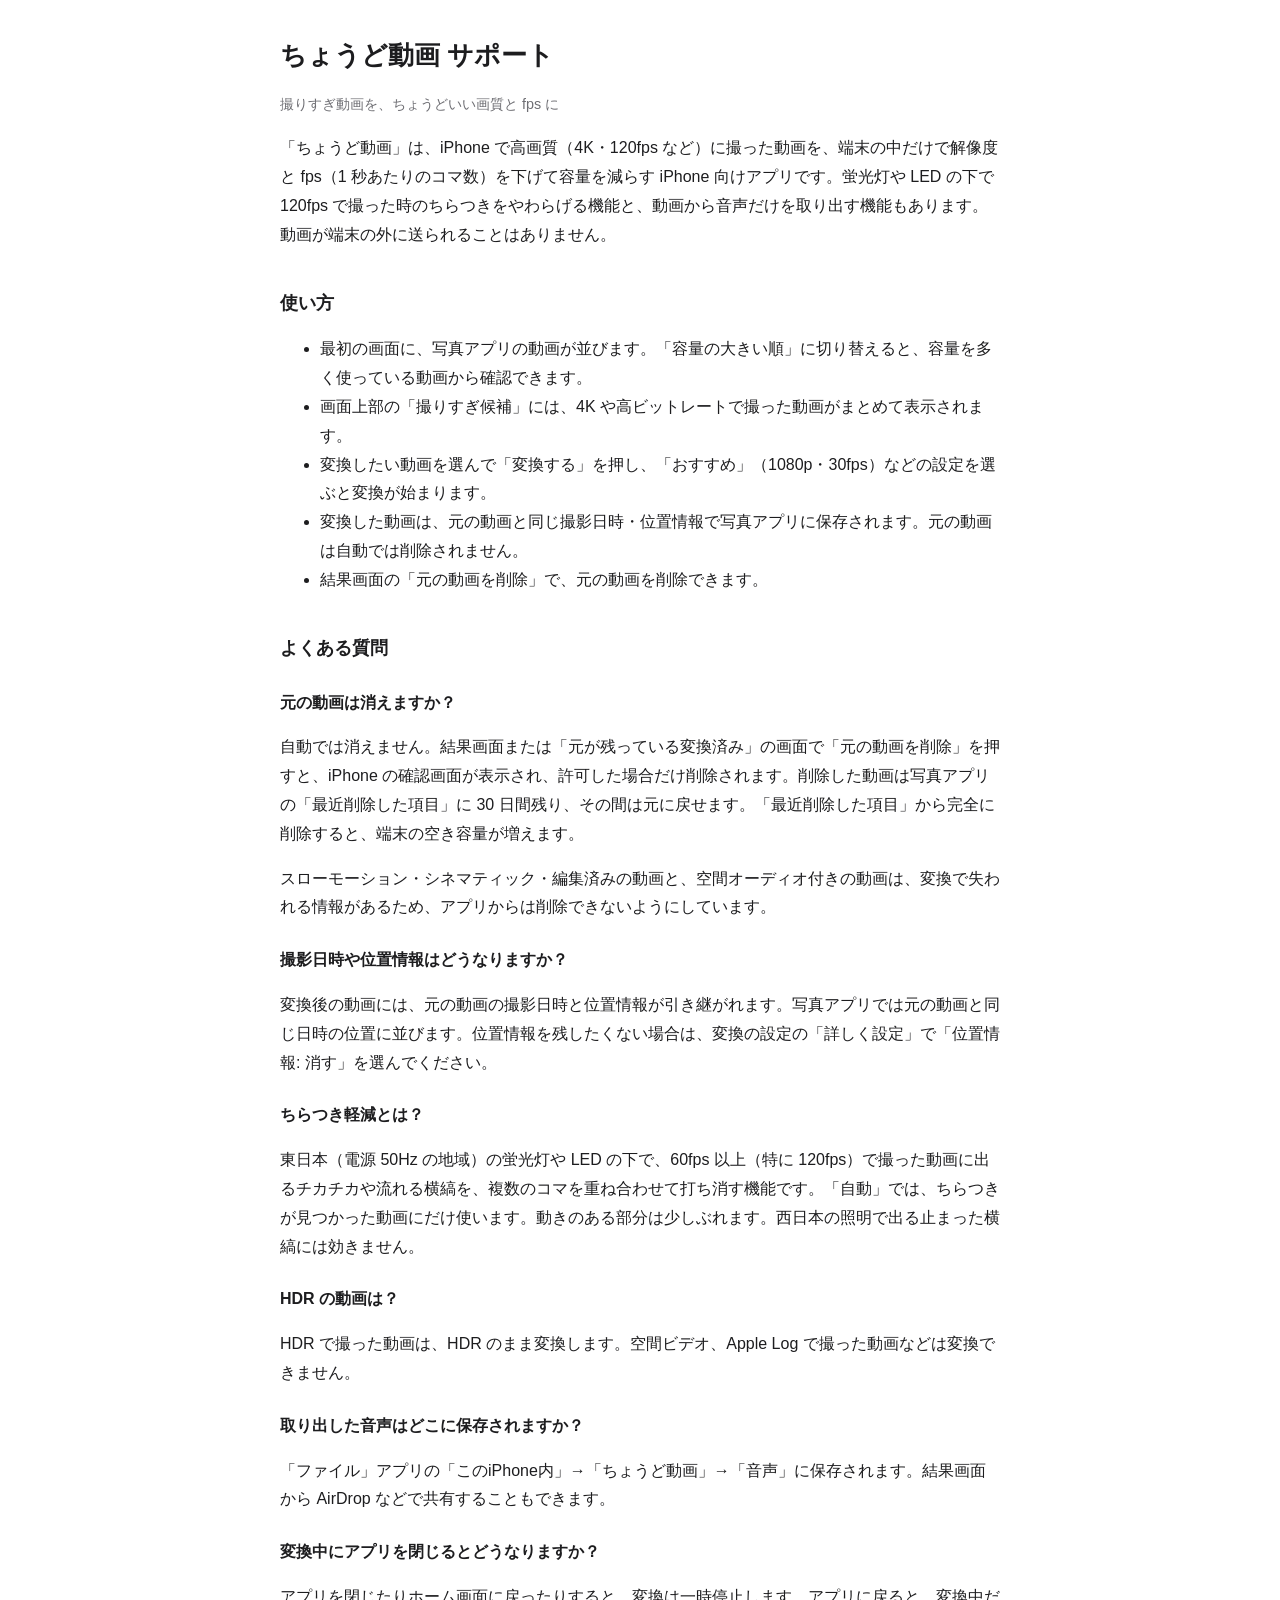
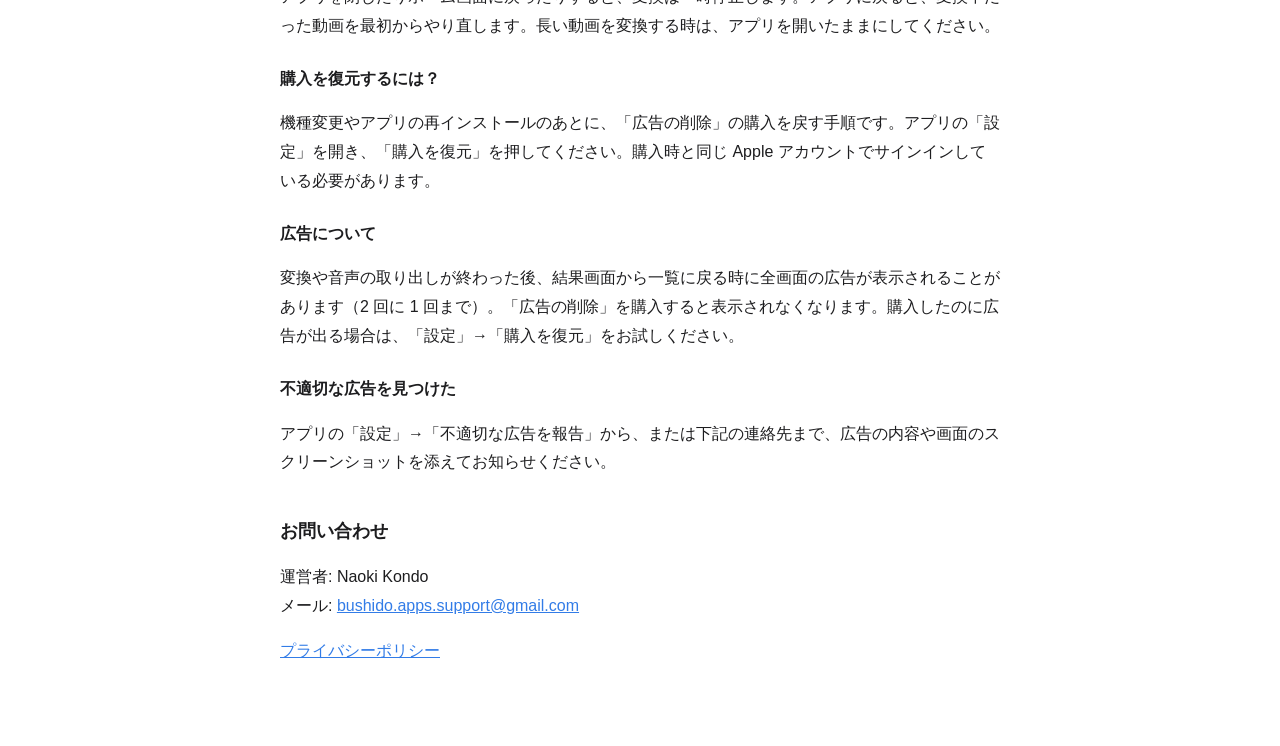
==== choudo/index.html @ 6d4fdbe6 "ちょうど動画: サポートページとプライバシーポリシーを追加する Claude-Session: https://claude.ai/code/session_01Fg8sLsJfjgfVQuDaPiY" ====
<!DOCTYPE html>
<html lang="ja">
<head>
<meta charset="utf-8">
<meta name="viewport" content="width=device-width, initial-scale=1">
<title>サポート — ちょうど動画</title>
<link rel="stylesheet" href="../style.css">
</head>
<body>
<main>
<h1>ちょうど動画 サポート</h1>
<p class="meta">撮りすぎ動画を、ちょうどいい画質と fps に</p>

<p>「ちょうど動画」は、iPhone で高画質（4K・120fps など）に撮った動画を、端末の中だけで解像度と fps（1 秒あたりのコマ数）を下げて容量を減らす iPhone 向けアプリです。蛍光灯や LED の下で 120fps で撮った時のちらつきをやわらげる機能と、動画から音声だけを取り出す機能もあります。動画が端末の外に送られることはありません。</p>

<h2>使い方</h2>
<ul>
<li>最初の画面に、写真アプリの動画が並びます。「容量の大きい順」に切り替えると、容量を多く使っている動画から確認できます。</li>
<li>画面上部の「撮りすぎ候補」には、4K や高ビットレートで撮った動画がまとめて表示されます。</li>
<li>変換したい動画を選んで「変換する」を押し、「おすすめ」（1080p・30fps）などの設定を選ぶと変換が始まります。</li>
<li>変換した動画は、元の動画と同じ撮影日時・位置情報で写真アプリに保存されます。元の動画は自動では削除されません。</li>
<li>結果画面の「元の動画を削除」で、元の動画を削除できます。</li>
</ul>

<h2>よくある質問</h2>

<h3>元の動画は消えますか？</h3>
<p>自動では消えません。結果画面または「元が残っている変換済み」の画面で「元の動画を削除」を押すと、iPhone の確認画面が表示され、許可した場合だけ削除されます。削除した動画は写真アプリの「最近削除した項目」に 30 日間残り、その間は元に戻せます。「最近削除した項目」から完全に削除すると、端末の空き容量が増えます。</p>
<p>スローモーション・シネマティック・編集済みの動画と、空間オーディオ付きの動画は、変換で失われる情報があるため、アプリからは削除できないようにしています。</p>

<h3>撮影日時や位置情報はどうなりますか？</h3>
<p>変換後の動画には、元の動画の撮影日時と位置情報が引き継がれます。写真アプリでは元の動画と同じ日時の位置に並びます。位置情報を残したくない場合は、変換の設定の「詳しく設定」で「位置情報: 消す」を選んでください。</p>

<h3>ちらつき軽減とは？</h3>
<p>東日本（電源 50Hz の地域）の蛍光灯や LED の下で、60fps 以上（特に 120fps）で撮った動画に出るチカチカや流れる横縞を、複数のコマを重ね合わせて打ち消す機能です。「自動」では、ちらつきが見つかった動画にだけ使います。動きのある部分は少しぶれます。西日本の照明で出る止まった横縞には効きません。</p>

<h3>HDR の動画は？</h3>
<p>HDR で撮った動画は、HDR のまま変換します。空間ビデオ、Apple Log で撮った動画などは変換できません。</p>

<h3>取り出した音声はどこに保存されますか？</h3>
<p>「ファイル」アプリの「このiPhone内」→「ちょうど動画」→「音声」に保存されます。結果画面から AirDrop などで共有することもできます。</p>

<h3>変換中にアプリを閉じるとどうなりますか？</h3>
<p>アプリを閉じたりホーム画面に戻ったりすると、変換は一時停止します。アプリに戻ると、変換中だった動画を最初からやり直します。長い動画を変換する時は、アプリを開いたままにしてください。</p>

<h3>購入を復元するには？</h3>
<p>機種変更やアプリの再インストールのあとに、「広告の削除」の購入を戻す手順です。アプリの「設定」を開き、「購入を復元」を押してください。購入時と同じ Apple アカウントでサインインしている必要があります。</p>

<h3>広告について</h3>
<p>変換や音声の取り出しが終わった後、結果画面から一覧に戻る時に全画面の広告が表示されることがあります（2 回に 1 回まで）。「広告の削除」を購入すると表示されなくなります。購入したのに広告が出る場合は、「設定」→「購入を復元」をお試しください。</p>

<h3>不適切な広告を見つけた</h3>
<p>アプリの「設定」→「不適切な広告を報告」から、または下記の連絡先まで、広告の内容や画面のスクリーンショットを添えてお知らせください。</p>

<h2>お問い合わせ</h2>
<p>運営者: Naoki Kondo<br>
メール: <a href="mailto:bushido.apps.support@gmail.com">bushido.apps.support@gmail.com</a></p>
<p><a href="privacy.html">プライバシーポリシー</a></p>
</main>
</body>
</html>
---- style.css ----
:root { color-scheme: light dark; --fg: #1d1d1f; --bg: #fff; --sub: #6e6e73; --link: #327ce7; }
@media (prefers-color-scheme: dark) { :root { --fg: #f5f5f7; --bg: #1c1c1e; --sub: #a1a1a6; --link: #5a9bf0; } }
body { margin: 0; background: var(--bg); color: var(--fg); font-family: -apple-system, BlinkMacSystemFont, "Hiragino Sans", "Noto Sans JP", sans-serif; line-height: 1.8; }
main { max-width: 720px; margin: 0 auto; padding: 32px 16px 64px; }
h1 { font-size: 1.6rem; margin: 0 0 4px; }
h2 { font-size: 1.15rem; margin-top: 2em; }
h3 { font-size: 1rem; margin-top: 1.5em; }
.meta { color: var(--sub); font-size: .9rem; }
a { color: var(--link); word-break: break-all; }
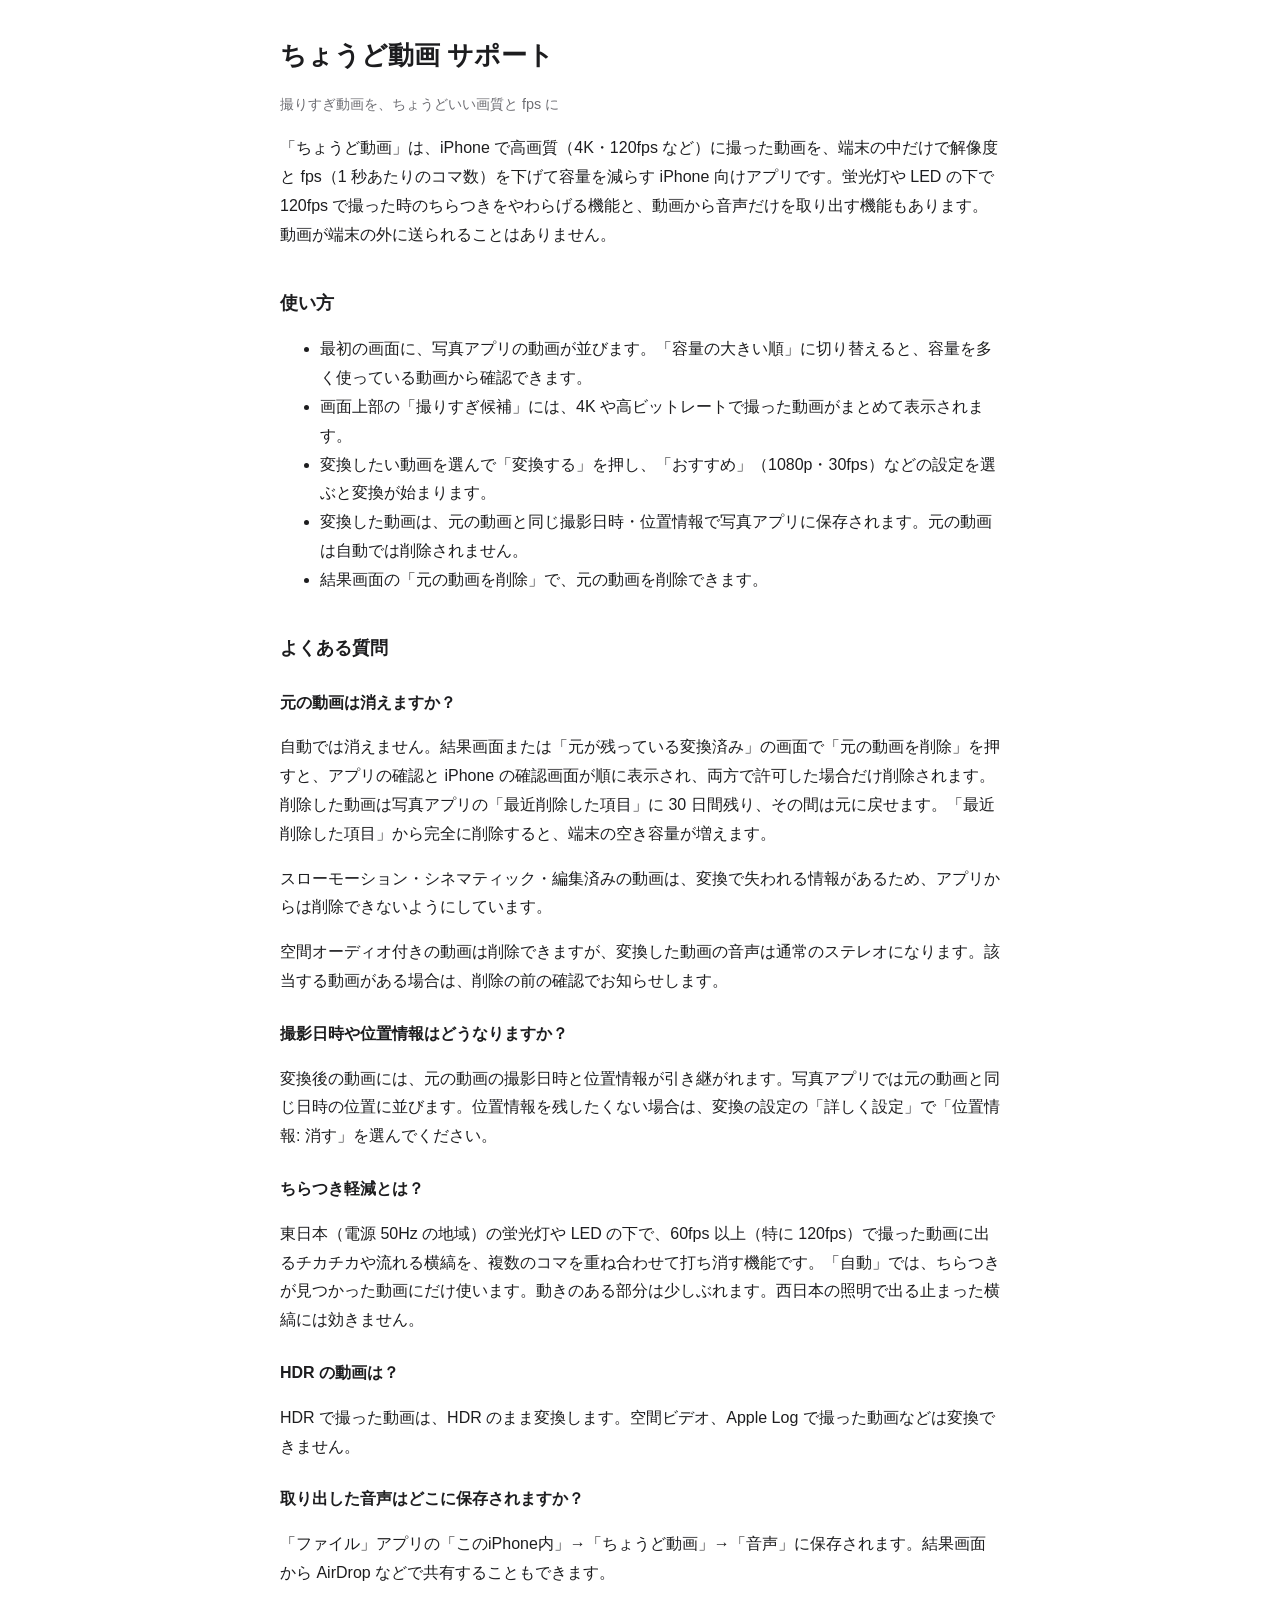
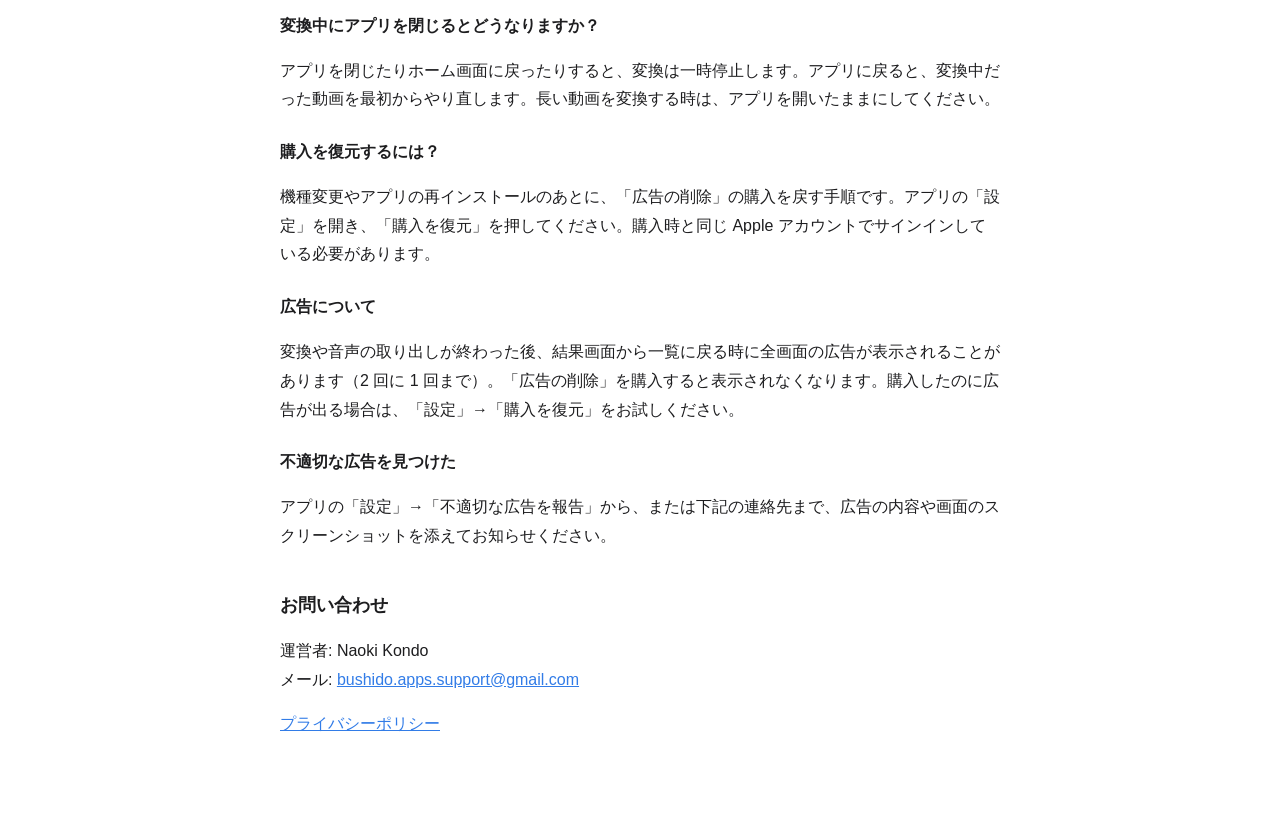
==== commit 72e7526b: "ちょうど動画のサポートページ: 空間オーディオ付きの動画も削除できることと、削除前の確認の流れを直す Claude-Session: https://claude.ai/code/session_01" ====
--- a/choudo/index.html
+++ b/choudo/index.html
@@ -25,8 +25,9 @@
 <h2>よくある質問</h2>
 
 <h3>元の動画は消えますか？</h3>
-<p>自動では消えません。結果画面または「元が残っている変換済み」の画面で「元の動画を削除」を押すと、iPhone の確認画面が表示され、許可した場合だけ削除されます。削除した動画は写真アプリの「最近削除した項目」に 30 日間残り、その間は元に戻せます。「最近削除した項目」から完全に削除すると、端末の空き容量が増えます。</p>
-<p>スローモーション・シネマティック・編集済みの動画と、空間オーディオ付きの動画は、変換で失われる情報があるため、アプリからは削除できないようにしています。</p>
+<p>自動では消えません。結果画面または「元が残っている変換済み」の画面で「元の動画を削除」を押すと、アプリの確認と iPhone の確認画面が順に表示され、両方で許可した場合だけ削除されます。削除した動画は写真アプリの「最近削除した項目」に 30 日間残り、その間は元に戻せます。「最近削除した項目」から完全に削除すると、端末の空き容量が増えます。</p>
+<p>スローモーション・シネマティック・編集済みの動画は、変換で失われる情報があるため、アプリからは削除できないようにしています。</p>
+<p>空間オーディオ付きの動画は削除できますが、変換した動画の音声は通常のステレオになります。該当する動画がある場合は、削除の前の確認でお知らせします。</p>
 
 <h3>撮影日時や位置情報はどうなりますか？</h3>
 <p>変換後の動画には、元の動画の撮影日時と位置情報が引き継がれます。写真アプリでは元の動画と同じ日時の位置に並びます。位置情報を残したくない場合は、変換の設定の「詳しく設定」で「位置情報: 消す」を選んでください。</p>
